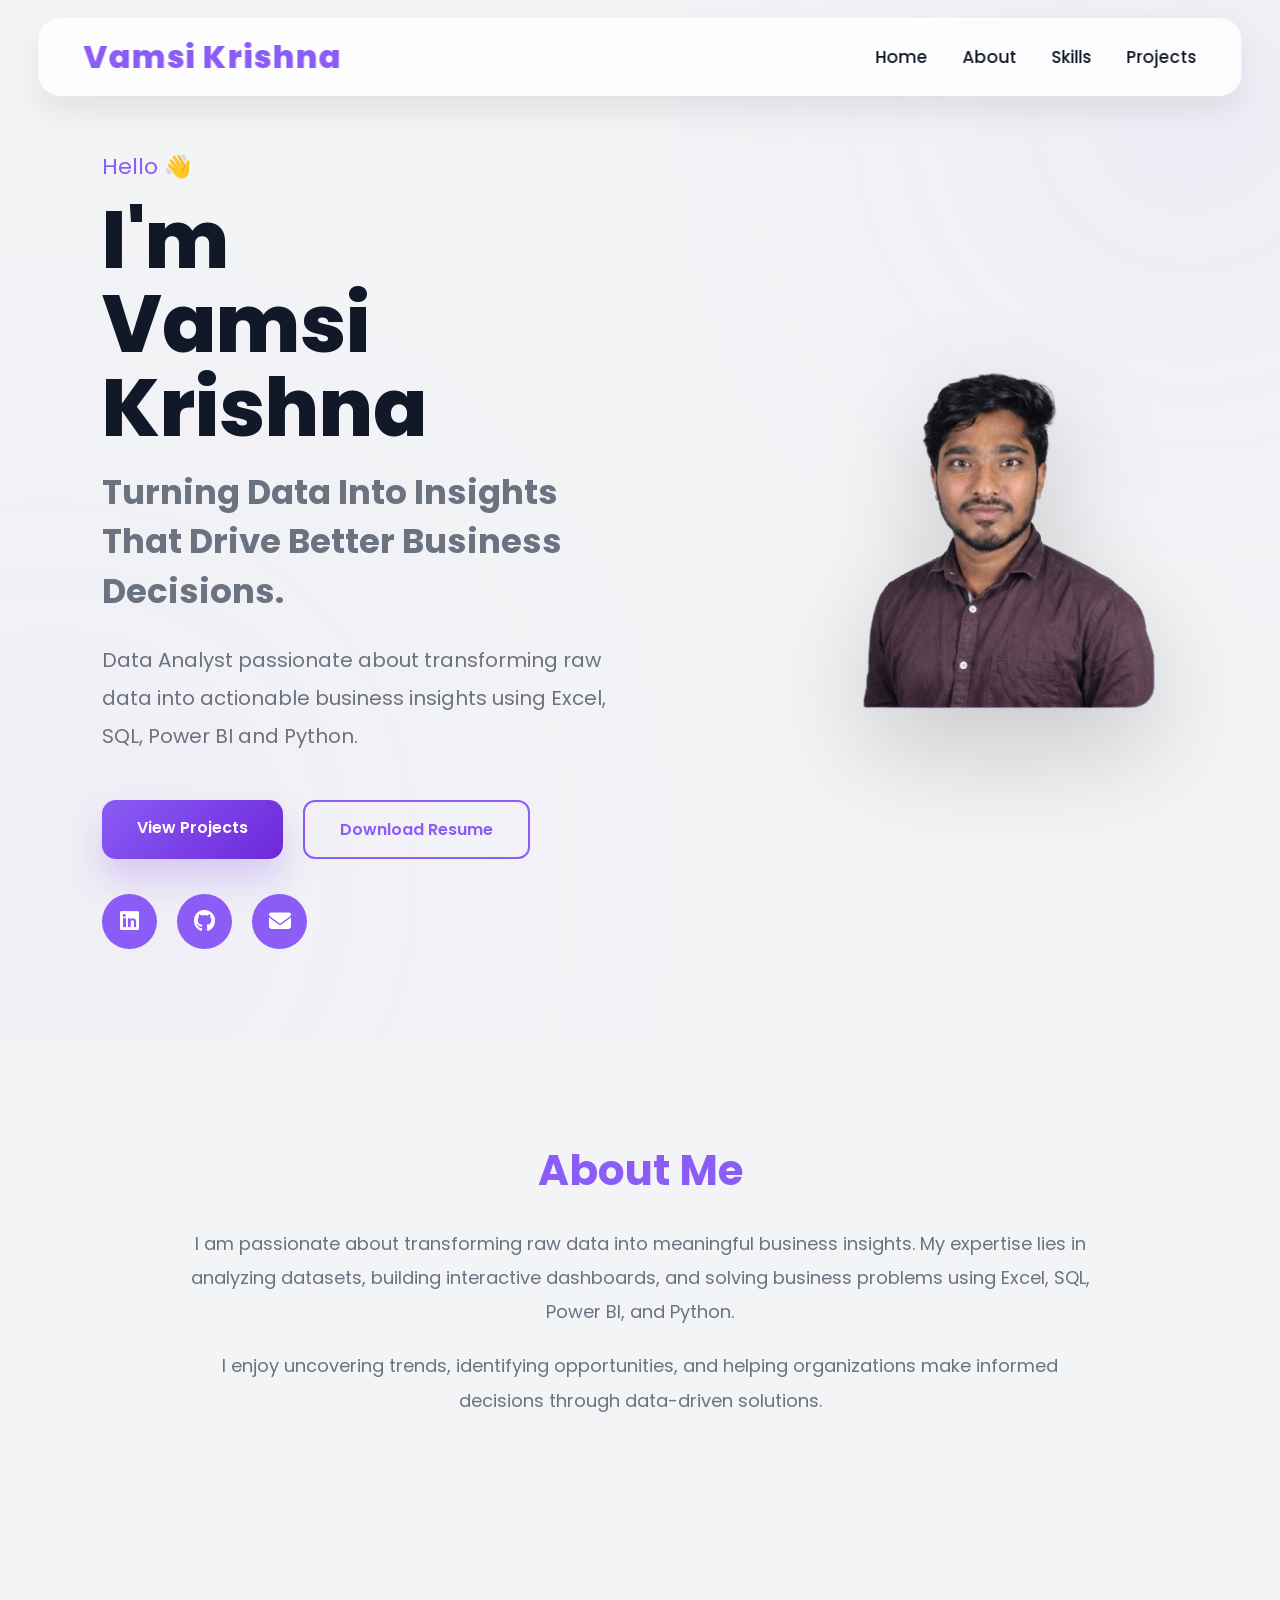
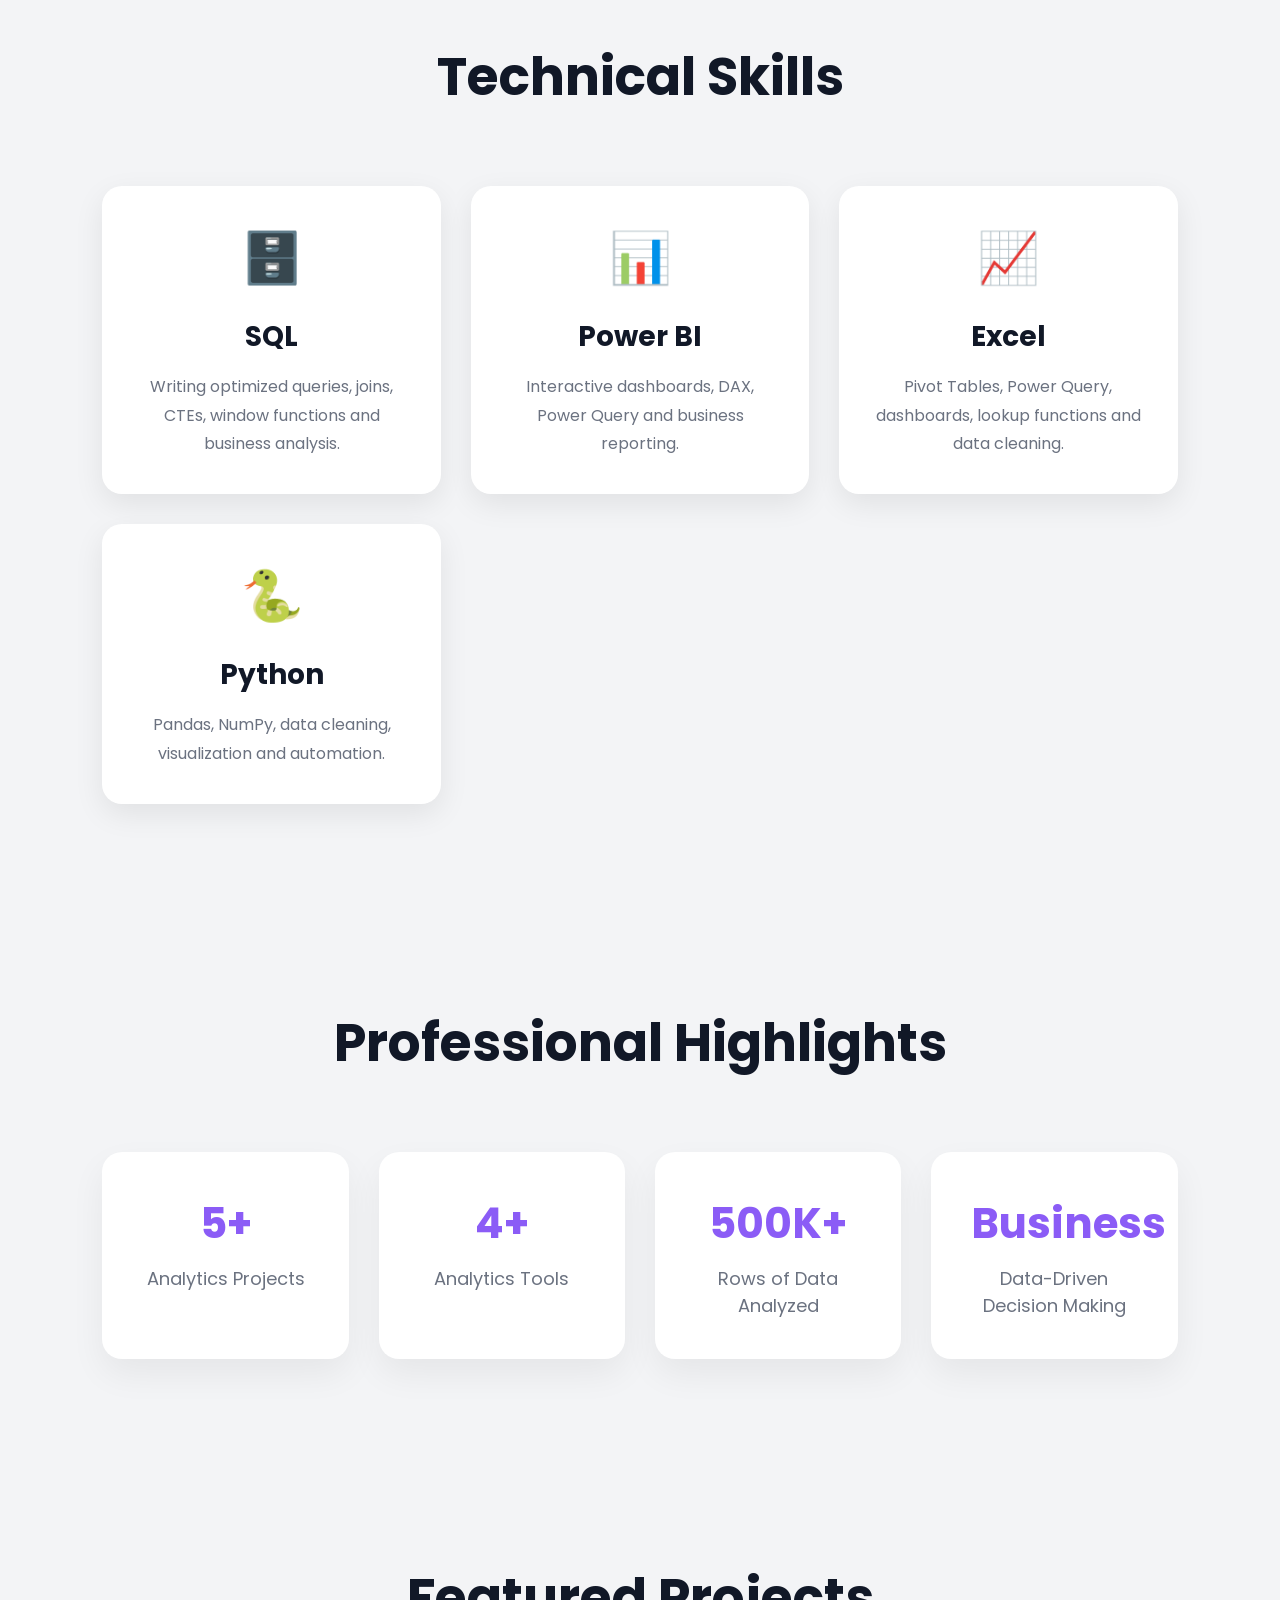
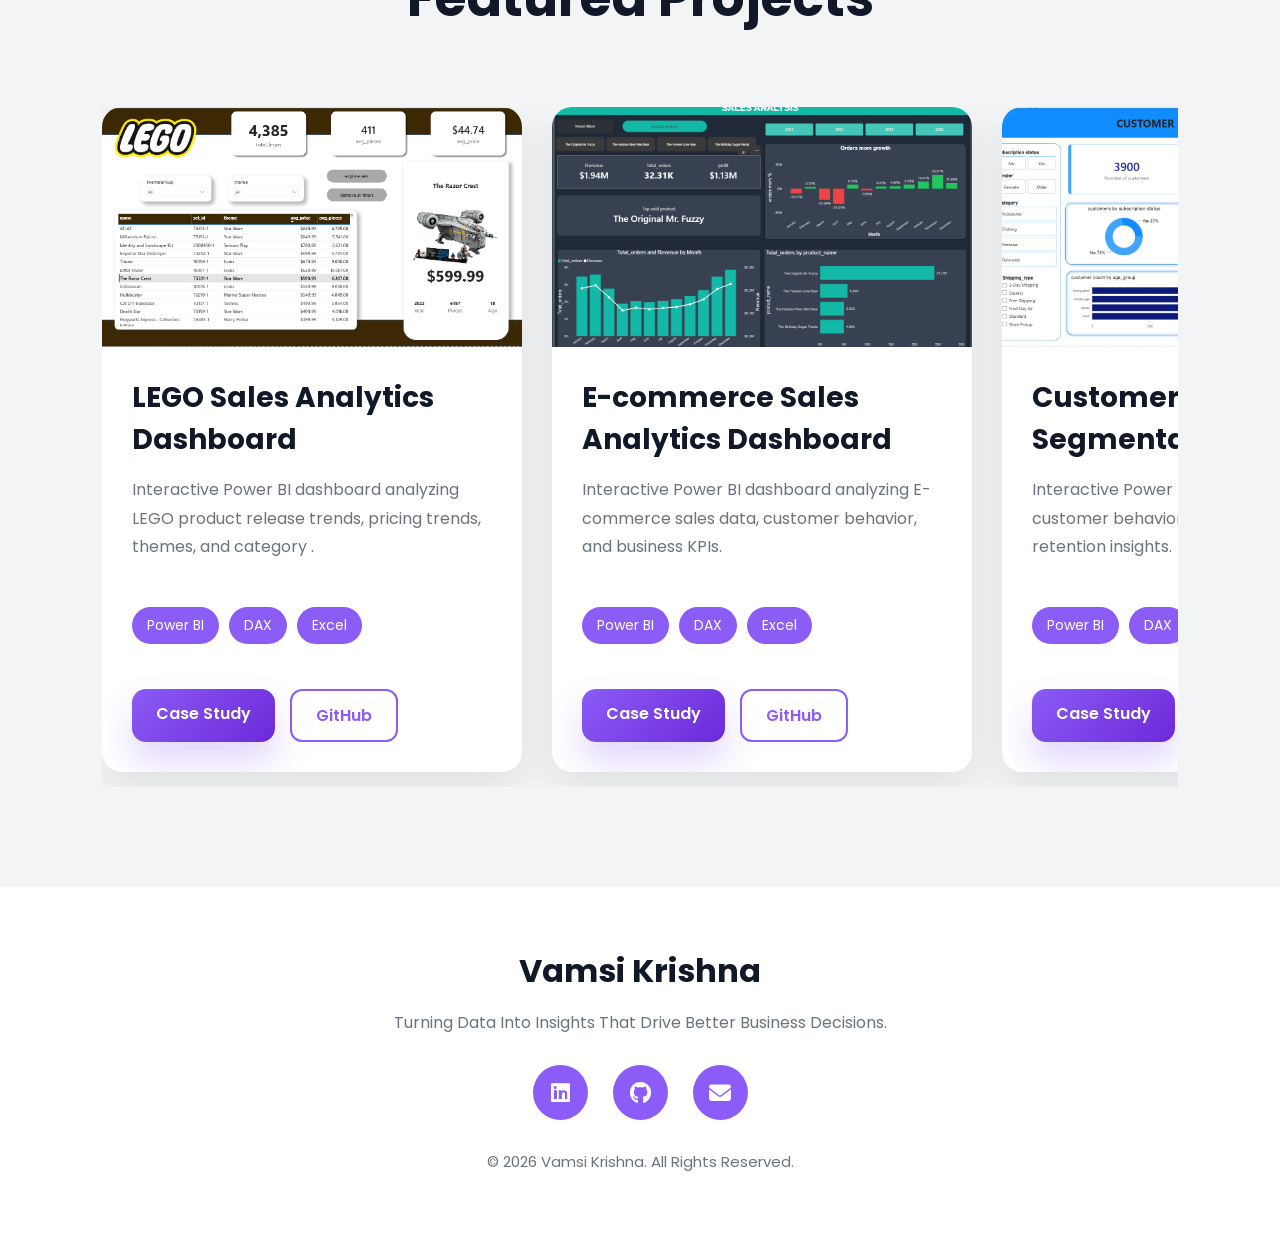
==== index.html @ 10adc3fd "Portfolio Final Version" ====
<!DOCTYPE html>
<html lang="en">


<head>
    <meta charset="UTF-8">
    <meta name="viewport" content="width=device-width, initial-scale=1.0">
    <title>Vamsi Krishna | Portfolio</title>

    <link rel="stylesheet"
    href="https://cdnjs.cloudflare.com/ajax/libs/font-awesome/6.6.0/css/all.min.css">

    <link rel="stylesheet" href="style.css">
</head>

<body>

    <nav>

        <div class="logo">
            <span>Vamsi</span> Krishna
        </div>

        <ul>

            <li><a href="#home">Home</a></li>

            <li><a href="#about">About</a></li>

            <li><a href="#skills">Skills</a></li>

            <li><a href="projects.html">Projects</a></li>


        </ul>

    </nav>

    

<section class="hero">

    <div class="hero-text">

        <p class="greeting">Hello 👋</p>

        <h1>
            I'm<br>
            <span>Vamsi Krishna</span>
        </h1>

        <h2>
            Turning Data Into Insights That Drive Better Business Decisions.
        </h2>

        <p class="description">
            Data Analyst passionate about transforming raw data into actionable
            business insights using Excel, SQL, Power BI and Python.
        </p>

        <div class="buttons">

            <a href="projects.html" class="btn primary">
                View Projects
            </a>

            <a href="assets/resume/Vamsi_Krishna_Resume.pdf"
               class="btn secondary"
               download>
                Download Resume
            </a>

        </div>

        <div class="social-icons">

            <a href="https://www.linkedin.com/in/konakrishna08/" target="_blank">
                <i class="fab fa-linkedin"></i>
            </a>

            <a href="https://github.com/krishnakona08" target="_blank">
                <i class="fab fa-github"></i>
            </a>

            <a href="mailto:konakrishna08@gmail.com">
                <i class="fas fa-envelope"></i>
            </a>

        </div>

    </div>

    <div class="hero-image">

        <img src="assets/images/profile.png"
             alt="Vamsi Krishna">

    </div>

</section>

<section id="about" class="about">

    <div class="about-container">

        <div class="about-left">

            <h2>About Me</h2>

            <p>
                I am passionate about transforming raw data into meaningful business insights.
                My expertise lies in analyzing datasets, building interactive dashboards, and
                solving business problems using Excel, SQL, Power BI, and Python.
            </p>

            <p>
                I enjoy uncovering trends, identifying opportunities, and helping organizations
                make informed decisions through data-driven solutions.
            </p>

        </div>

    </div>

</section>
<section id="skills" class="skills">

    <h2 class="section-title">Technical Skills</h2>

    <div class="skills-container">

        <div class="skill-card">
            <div class="icon">🗄️</div>
            <h3>SQL</h3>
            <p>Writing optimized queries, joins, CTEs, window functions and business analysis.</p>
        </div>

        <div class="skill-card">
            <div class="icon">📊</div>
            <h3>Power BI</h3>
            <p>Interactive dashboards, DAX, Power Query and business reporting.</p>
        </div>

        <div class="skill-card">
            <div class="icon">📈</div>
            <h3>Excel</h3>
            <p>Pivot Tables, Power Query, dashboards, lookup functions and data cleaning.</p>
        </div>

        <div class="skill-card">
            <div class="icon">🐍</div>
            <h3>Python</h3>
            <p>Pandas, NumPy, data cleaning, visualization and automation.</p>
        </div>

    </div>

</section>
<section id="highlights" class="highlights">

    <h2 class="section-title">Professional Highlights</h2>

    <div class="highlight-grid">

        <div class="highlight-card">
            <h3>5+</h3>
            <p>Analytics Projects</p>
        </div>

        <div class="highlight-card">
            <h3>4+</h3>
            <p>Analytics Tools</p>
        </div>

        <div class="highlight-card">
            <h3>500K+</h3>
            <p>Rows of Data Analyzed</p>
        </div>

        <div class="highlight-card">
            <h3>Business</h3>
            <p>Data-Driven Decision Making</p>
        </div>

    </div>

</section>
<section id="projects" class="projects">

    <h2 class="section-title">Featured Projects</h2>

    <div class="projects-scroll">

        <div class="projects-container">

            <!-- Project 1 -->
            <div class="project-card">

                <img src="assets/images/lego.png"
                     alt="LEGO Dashboard">

                <div class="project-content">

                    <h3>LEGO Sales Analytics Dashboard</h3>

                    <p>
                        Interactive Power BI dashboard analyzing LEGO product release trends,
                        pricing trends, themes, and category .
                    </p>

                    <div class="tech-stack">
                        <span>Power BI</span>
                        <span>DAX</span>
                        <span>Excel</span>
                    </div>

                    <div class="project-links">
                        <a href="projects/lego-dashboard.html" class="btn primary">Case Study</a>
                        <a href="#" class="btn secondary">GitHub</a>
                    </div>

                </div>

            </div>
            
            <!-- Project 2 -->
            <div class="project-card">

                <img src="assets/images/sales analysis.png"
                     alt="E-commerce Dashboard">

                <div class="project-content">

                    <h3>E-commerce Sales Analytics Dashboard</h3>

                    <p>
                        Interactive Power BI dashboard analyzing E-commerce sales data,
                        customer behavior, and business KPIs.
                    </p>

                    <div class="tech-stack">
                        <span>Power BI</span>
                        <span>DAX</span>
                        <span>Excel</span>
                    </div>

                    <div class="project-links">
                        <a href="projects/ecommerce-dashboard.html" class="btn primary">Case Study</a>
                        <a href="#" class="btn secondary">GitHub</a>
                    </div>

                </div>

            </div>

            <!-- Project 3 -->
            <div class="project-card">

                <img src="assets/images/customer behavior.png"
                     alt="Customer Behavior Analytics">

                <div class="project-content">

                    <h3>Customer Behavior & Segmentation Analytics</h3>

                    <p>
                        Interactive Power BI dashboard analyzing customer behavior,
                        segmentation, and retention insights.
                    </p>

                    <div class="tech-stack">
                        <span>Power BI</span>
                        <span>DAX</span>
                        <span>Excel</span>
                    </div>

                    <div class="project-links">
                        <a href="projects\customer-behaviour.html" class="btn primary">Case Study</a>
                        <a href="#" class="btn secondary">GitHub</a>
                    </div>

                </div>

            </div>
            

            <!-- Project 2 -->
            <div class="project-card">

                <img src="https://placehold.co/600x350?text=SQL+Project"
                     alt="SQL Project">

                <div class="project-content">

                    <h3>SQL Pizza Sales Analysis</h3>

                    <p>
                        SQL business analysis to identify customer purchasing patterns,
                        peak sales hours, and revenue drivers.
                    </p>

                    <div class="tech-stack">
                        <span>SQL</span>
                        <span>MySQL</span>
                        <span>Excel</span>
                    </div>

                    <div class="project-links">
                        <a href="#" class="btn primary">Case Study</a>
                        <a href="#" class="btn secondary">GitHub</a>
                    </div>

                </div>

            </div>

        </div>

    </div>

</section>
<footer>

    <h3>Vamsi Krishna</h3>

    <p>
        Turning Data Into Insights That Drive Better Business Decisions.
    </p>

    <div class="footer-icons">

        <a href="https://www.linkedin.com/in/konakrishna08/" target="_blank">
            <i class="fab fa-linkedin"></i>
        </a>

        <a href="https://github.com/krishnakona08" target="_blank">
            <i class="fab fa-github"></i>
        </a>

        <a href="mailto:konakrishna08@gmail.com">
            <i class="fas fa-envelope"></i>
        </a>

    </div>

    <p class="copyright">
        © 2026 Vamsi Krishna. All Rights Reserved.
    </p>

</footer>

<script src="script.js"></script>

</body>
</html>
---- style.css ----
/* Google Font */
@import url('https://fonts.googleapis.com/css2?family=Poppins:wght@300;400;500;600;700&display=swap');
/* ===================================
   COLOR VARIABLES
=================================== */

:root{

    /* Light Theme */

    --bg-color:#F3F4F6;
    --nav-color:#FFFFFF;

    --card-color:#FFFFFF;

    --primary:#111827;
    --secondary:#6B7280;

    --accent:#8B5CF6;

    --shadow:0 15px 35px rgba(0,0,0,.08);

}

/* Dark Theme */

body.dark{

    --bg-color:#181824;
    --nav-color:#1F1F2E;

    --card-color:#26263A;

    --primary:#F8FAFC;
    --secondary:#C5C7D0;

    --accent:#8B5CF6;

    --shadow:0 18px 40px rgba(0,0,0,.45);

}
body.dark nav{

    background:rgba(31,31,46,.85);

}
*{
    margin:0;
    padding:0;
    box-sizing:border-box;
    font-family:'Poppins',sans-serif;
}

html{
    scroll-behavior:smooth;
}

body{

    background:var(--bg-color);

    color:var(--primary);

    transition:.35s;

}

/* Navigation */

nav{

    position:fixed;

    top:18px;

    left:50%;

    transform:translateX(-50%);

    width:94%;

    height:78px;

    padding:0 45px;

    display:flex;

    justify-content:space-between;

    align-items:center;

    background:rgba(255,255,255,.82);

    backdrop-filter:blur(16px);

    border-radius:22px;

    box-shadow:0 15px 35px rgba(0,0,0,.08);

    z-index:1000;

}

.logo{
    font-size:32px;
    font-weight:800;
    color:var(--accent);
    letter-spacing:1px;
}

nav ul{

    display:flex;
    list-style:none;
    gap:35px;
}

nav ul li a{

    text-decoration:none;
    color:var(--primary);

    font-size:17px;
    font-weight:500;

    transition:.3s;
}

nav ul li a:hover{

    color:var(--accent);
}
/* HERO */

.hero{

    min-height:100vh;

    display:grid;

    grid-template-columns:1.05fr .95fr;

    align-items:center;

    gap:70px;

    padding:150px 8% 90px;

    position:relative;

}

.hero-text{

    width:100%;

    max-width:650px;

}

.greeting{

    color:var(--accent);

    font-size:22px;

    margin-bottom:15px;
}

.hero-text h1{

    font-size:80px;

    line-height:1.05;

    margin-bottom:18px;

    font-weight:800;

}

.hero-text h2{

    font-size:34px;

    line-height:1.45;

    margin-bottom:25px;

    color:var(--secondary);

}

.description{

    font-size:20px;

    line-height:1.9;

    color:var(--secondary);

    max-width:600px;

}

.buttons{

    display:flex;

    gap:20px;

    margin-top:45px;

}

.btn{

    padding:15px 35px;

    text-decoration:none;

    border-radius:12px;

    font-weight:600;

    transition:.3s;
}

.primary{

    background:linear-gradient(135deg,#8B5CF6,#6D28D9);

    color:#fff;

    border-radius:14px;

    box-shadow:0 20px 35px rgba(139,92,246,.25);

}

.primary:hover{

    transform:translateY(-6px);

    box-shadow:0 25px 45px rgba(139,92,246,.4);

}

.secondary{

    border:2px solid var(--accent);

    color:var(--accent);

    background:transparent;

}

.secondary:hover{

    transform:translateY(-4px);

    background:var(--accent);

    color:white;
}

.hero-image{

    width:40%;

    display:flex;

    justify-content:center;
}

/* ==========================
   PROFILE IMAGE
========================== */

.hero-image{

    display:flex;

    justify-content:center;

    align-items:flex-end;

    width:100%;

}

.hero-image img{

    width:100%;

    max-width:620px;

    height:auto;

    object-fit:contain;

    filter:drop-shadow(0 40px 55px rgba(0,0,0,.18));

    transition:.45s;

}

.hero-image img:hover{

    transform:translateY(-10px);

}

/* ABOUT */

.about{

    padding:100px 8%;

    background:var(--bg-color);
}

.about-container{

    display:flex;

    justify-content:center;

    align-items:center;
}

.about-left{

    max-width:900px;

    text-align:center;
}

.about-left h2{

    font-size:42px;

    color:var(--accent);

    margin-bottom:25px;
}

.about-left p{

    font-size:18px;

    line-height:1.9;

    color:var(--secondary);

    margin-bottom:20px;
}


/* ======================
   SKILLS
====================== */

.skills{

    padding:100px 8%;
}

.section-title{

    text-align:center;

    font-size:52px;

    font-weight:700;

    margin-bottom:70px;

}

.skills-container{

    display:grid;

    grid-template-columns:repeat(auto-fit,minmax(250px,1fr));

    gap:30px;
}

.skill-card{

    background:var(--nav-color);

    padding:35px;

    border-radius:20px;

    text-align:center;

    box-shadow:0 10px 30px rgba(0,0,0,.08);

    transition:.35s;
}

.skill-card:hover{

    transform:translateY(-12px);

    box-shadow:0 18px 40px rgba(139,92,246,.25);
}

.icon{

    font-size:50px;

    margin-bottom:20px;
}

.skill-card h3{

    font-size:28px;

    margin-bottom:15px;
}

.skill-card p{

    color:var(--secondary);

    line-height:1.8;
}
/* SOCIAL ICONS */

.social-icons{

    margin-top:35px;

    display:flex;

    gap:20px;
}

.social-icons a{

    width:55px;

    height:55px;

    display:flex;

    justify-content:center;

    align-items:center;

    border-radius:50%;

    text-decoration:none;

    background:var(--accent);

    color:white;

    font-size:22px;

    transition:.3s;
}

.social-icons a:hover{

    transform:translateY(-8px);

    background:#7C3AED;
}
/* ===========================
   PROJECTS
=========================== */

.projects{
    padding:100px 8%;
    background:var(--bg-color);
}

.projects-scroll{

    overflow-x:auto;

    padding-bottom:15px;

    scrollbar-width:thin;
}

.projects-container{

    display:flex;

    gap:30px;

    width:max-content;
}

.project-card{

    width:420px;

    flex-shrink:0;

    background:var(--nav-color);

    border-radius:20px;

    overflow:hidden;

    box-shadow:0 15px 35px rgba(0,0,0,.08);

    transition:.35s;
}

.project-card:hover{

    transform:translateY(-12px) scale(1.02);

    box-shadow:0 25px 50px rgba(0,0,0,.15);
}

.project-card img{
    width:100%;
    display:block;
}

.project-content{
    padding:30px;
    display:flex;
    flex-direction:column;
}

.project-content h3{
    font-size:28px;
    margin-bottom:15px;
}

.project-content p{
    color:var(--secondary);
    line-height:1.8;
    margin-bottom:25px;
}

.tech-stack{
    display:flex;
    gap:10px;
    flex-wrap:wrap;
    margin-top:20px;
    margin-bottom:25px;
}

.tech-stack span{
    background:var(--accent);
    color:white;
    padding:8px 15px;
    border-radius:50px;
    font-size:14px;
}

.project-links{
    display:flex;
    gap:15px;
    margin-top:20px;
    flex-wrap:wrap;
}

.project-links .btn{
    padding:12px 24px;
}
section{

    animation:fadeUp .8s ease;
}

@keyframes fadeUp{

    from{

        opacity:0;

        transform:translateY(30px);
    }

    to{

        opacity:1;

        transform:translateY(0);
    }

}
/* FOOTER */

footer{

    background:var(--nav-color);

    color:var(--primary);

    text-align:center;

    padding:60px 8%;
}

footer h3{

    font-size:32px;

    margin-bottom:15px;
}

footer p{

    color:var(--secondary);

    margin:15px 0;
}

.footer-icons{

    display:flex;

    justify-content:center;

    gap:25px;

    margin:30px 0;
}

.footer-icons a{

    width:55px;

    height:55px;

    border-radius:50%;

    background:var(--accent);

    color:white;

    display:flex;

    justify-content:center;

    align-items:center;

    text-decoration:none;

    font-size:22px;

    transition:.3s;
}

.footer-icons a:hover{

    transform:translateY(-6px);

    background:#7C3AED;
}

.copyright{

    margin-top:25px;

    font-size:15px;

    color:var(--secondary);
}
/* HIGHLIGHTS */

.highlights{

    padding:100px 8%;

    background:var(--bg-color);
}

.highlight-grid{

    display:grid;

    grid-template-columns:repeat(auto-fit,minmax(220px,1fr));

    gap:30px;
}

.highlight-card{

    background:var(--nav-color);

    padding:40px;

    border-radius:20px;

    text-align:center;

    box-shadow:0 15px 35px rgba(0,0,0,.06);

    transition:.35s;
}

.highlight-card:hover{

    transform:translateY(-10px);

    box-shadow:0 20px 40px rgba(37,99,235,.18);
}

.highlight-card h3{

    font-size:42px;

    color:var(--accent);

    margin-bottom:10px;
}

.highlight-card p{

    color:var(--secondary);

    font-size:18px;
}
/* PROJECTS PAGE HERO */

.projects-hero{

    padding:180px 8% 80px;

    text-align:center;

    background:var(--bg-color);
}

.projects-hero h1{

    font-size:60px;

    color:var(--accent);

    margin-bottom:20px;
}

.projects-hero p{

    max-width:800px;

    margin:auto;

    font-size:20px;

    color:var(--secondary);

    line-height:1.8;
}
/* PROJECT FILTER */

.project-filter{

    display:flex;

    justify-content:center;

    flex-wrap:wrap;

    gap:20px;

    padding:40px 8%;
}

.project-filter button{

    padding:12px 28px;

    border:none;

    border-radius:40px;

    background:var(--nav-color);

    color:var(--accent);

    font-size:16px;

    font-weight:600;

    cursor:pointer;

    box-shadow:0 8px 20px rgba(0,0,0,.08);

    transition:.3s;
}

.project-filter button:hover{

    background:var(--accent);

    color:white;

    transform:translateY(-3px);
}

.project-filter .active{

    background:var(--accent);

    color:white;
}
/* PROJECT GRID */

.projects-page{

    padding:20px 8% 100px;
}

.project-grid{

    display:grid;

    grid-template-columns:repeat(auto-fit,minmax(380px,1fr));

    gap:35px;
}
.project-problem{

    color:#CBD5E1;

    line-height:1.8;

    margin:20px 0;
}

.project-features{

    margin:20px 0;

    display:grid;

    gap:10px;
}

.project-features p{

    color:var(--secondary);

    font-size:16px;

    font-weight:500;
}
/* ==========================
   PROJECT PAGE
========================== */

.projects-page{

    padding:100px 8%;
}

.project-grid{

    display:grid;

    grid-template-columns:repeat(auto-fit,minmax(380px,1fr));

    gap:40px;
}

.project-card{

    position:relative;

    background:var(--nav-color);

    border-radius:20px;

    overflow:hidden;

    box-shadow:0 15px 40px rgba(0,0,0,.08);

    transition:.35s;
}

.project-card:hover{

    transform:translateY(-12px);

    box-shadow:0 25px 50px rgba(37,99,235,.18);
}

.project-card img{

    width:100%;

    height:240px;

    object-fit:cover;

    transition:.4s;
}

.project-card:hover img{

    transform:scale(1.05);
}

.project-badge{

    position:absolute;

    top:20px;

    left:20px;

    background:var(--accent);

    color:white;

    padding:8px 18px;

    border-radius:40px;

    font-size:14px;

    font-weight:600;

    z-index:5;
}
/* Coming Soon Card */

.coming-soon{

    display:flex;

    justify-content:center;

    align-items:center;

    min-height:620px;

    border:3px dashed var(--accent);

    background:var(--card-color);

    text-align:center;
}

.coming-soon h3{

    color:var(--accent);

    margin-bottom:20px;
}

.coming-soon p{

    color:var(--secondary);

    line-height:1.8;
}
/* ==========================
   CASE STUDY PAGE
========================== */

.case-hero{

    padding:170px 8% 70px;
    background:var(--bg-color);
    text-align:center;

}

.case-content{

    max-width:900px;
    margin:auto;

}

.case-hero h1{

    font-size:58px;
    color:var(--accent);
    margin-bottom:20px;

}

.case-subtitle{

    font-size:20px;
    color:var(--accent);
    font-weight:600;
    margin-bottom:30px;

}

.case-description{

    font-size:20px;
    color:var(--secondary);
    line-height:1.8;

}


/* Dashboard Image */

.case-image{

    padding:40px 8%;

}

.case-image img{

    width:100%;
    border-radius:20px;
    box-shadow:0 20px 50px rgba(0,0,0,.12);

}


/* Sections */

.case-section{

    padding:80px 8%;

}

.case-section h2{

    font-size:40px;
    color:var(--accent);
    margin-bottom:25px;

}

.case-section p{

    font-size:18px;
    line-height:1.9;
    color:var(--secondary);

}


/* Dataset Cards */

.dataset-grid{

    display:grid;

    grid-template-columns:repeat(auto-fit,minmax(220px,1fr));

    gap:30px;

    margin-top:40px;

}

.dataset-card{

    background:var(--nav-color);

    padding:35px;

    border-radius:18px;

    text-align:center;

    box-shadow:0 15px 35px rgba(0,0,0,.06);

}

.dataset-card h3{

    font-size:38px;

    color:var(--accent);

    margin-bottom:10px;

}

.dataset-card p{

    color:var(--secondary);

}


/* Business Questions */

.case-list{

    margin-left:25px;

    line-height:2.2;

    font-size:18px;

    color:var(--secondary);

}


/* Insight Cards */

.insight-grid{

    display:grid;

    grid-template-columns:repeat(auto-fit,minmax(280px,1fr));

    gap:30px;

    margin-top:40px;

}

.insight-card{

    background:var(--nav-color);

    padding:35px;

    border-radius:18px;

    box-shadow:0 15px 35px rgba(0,0,0,.06);

    transition:.3s;

}

.insight-card:hover{

    transform:translateY(-8px);

    box-shadow:0 20px 40px rgba(37,99,235,.18);

}

.insight-card h3{

    color:var(--accent);

    margin-bottom:15px;

}


/* Buttons */

.case-buttons{

    display:flex;

    justify-content:center;

    gap:20px;

    padding:70px 8%;

    flex-wrap:wrap;

}
/* ===========================
   DASHBOARD WALKTHROUGH
=========================== */

.dashboard-scroll{
    overflow-x:auto;
    padding:10px 0 20px;
}

.dashboard-scroll::-webkit-scrollbar{
    height:8px;
}

.dashboard-scroll::-webkit-scrollbar-thumb{
    background:var(--accent);
    border-radius:20px;
}

.dashboard-scroll::-webkit-scrollbar-track{
    background:#e5e7eb;
}

.dashboard-gallery{
    display:flex;
    gap:25px;
    width:max-content;
}

.dashboard-card{
    width:500px;          /* Reduce to 450px or 400px if needed */
    flex-shrink:0;
    background:var(--card-color);
    border-radius:18px;
    padding:20px;
    box-shadow:0 15px 35px rgba(0,0,0,.06);
}

.dashboard-card img{
    width:100%;
    max-height:280px;
    object-fit:contain;
    display:block;
    border-radius:12px;
}

.dashboard-card h3{
    margin-top:18px;
    text-align:center;
    color:var(--accent);
    font-size:22px;
}

.dashboard-card p{
    margin-top:15px;
    color:var(--secondary);
    line-height:1.8;
}
.hero{

    position:relative;

}

.hero::before{

    content:"";

    position:absolute;

    width:420px;

    height:420px;

    background:#8B5CF6;

    border-radius:50%;

    filter:blur(180px);

    opacity:.10;

    right:-120px;

    top:-100px;

    z-index:-1;

}
body::before{

    content:"";

    position:fixed;

    width:500px;

    height:500px;

    left:-200px;

    bottom:-220px;

    background:#8B5CF6;

    filter:blur(220px);

    opacity:.07;

    z-index:-5;

}
@media (max-width:1100px){

.hero{

    grid-template-columns:1fr;

    text-align:center;

    gap:60px;

    padding-top:170px;

}

.hero-text{

    max-width:700px;

    margin:auto;

}

.description{

    margin:auto;

}

.buttons{

    justify-content:center;

}

.hero-image{

    justify-content:center;

}

.hero-image img{

    max-width:500px;

}

}

@media (max-width:768px){

.hero{

    padding:150px 6% 80px;

}

.hero-text h1{

    font-size:54px;

}

.hero-text h2{

    font-size:26px;

}

.description{

    font-size:17px;

}

.hero-image img{

    max-width:360px;

}

.buttons{

    flex-direction:column;

    align-items:center;

}

.btn{

    width:230px;

    text-align:center;

}

}
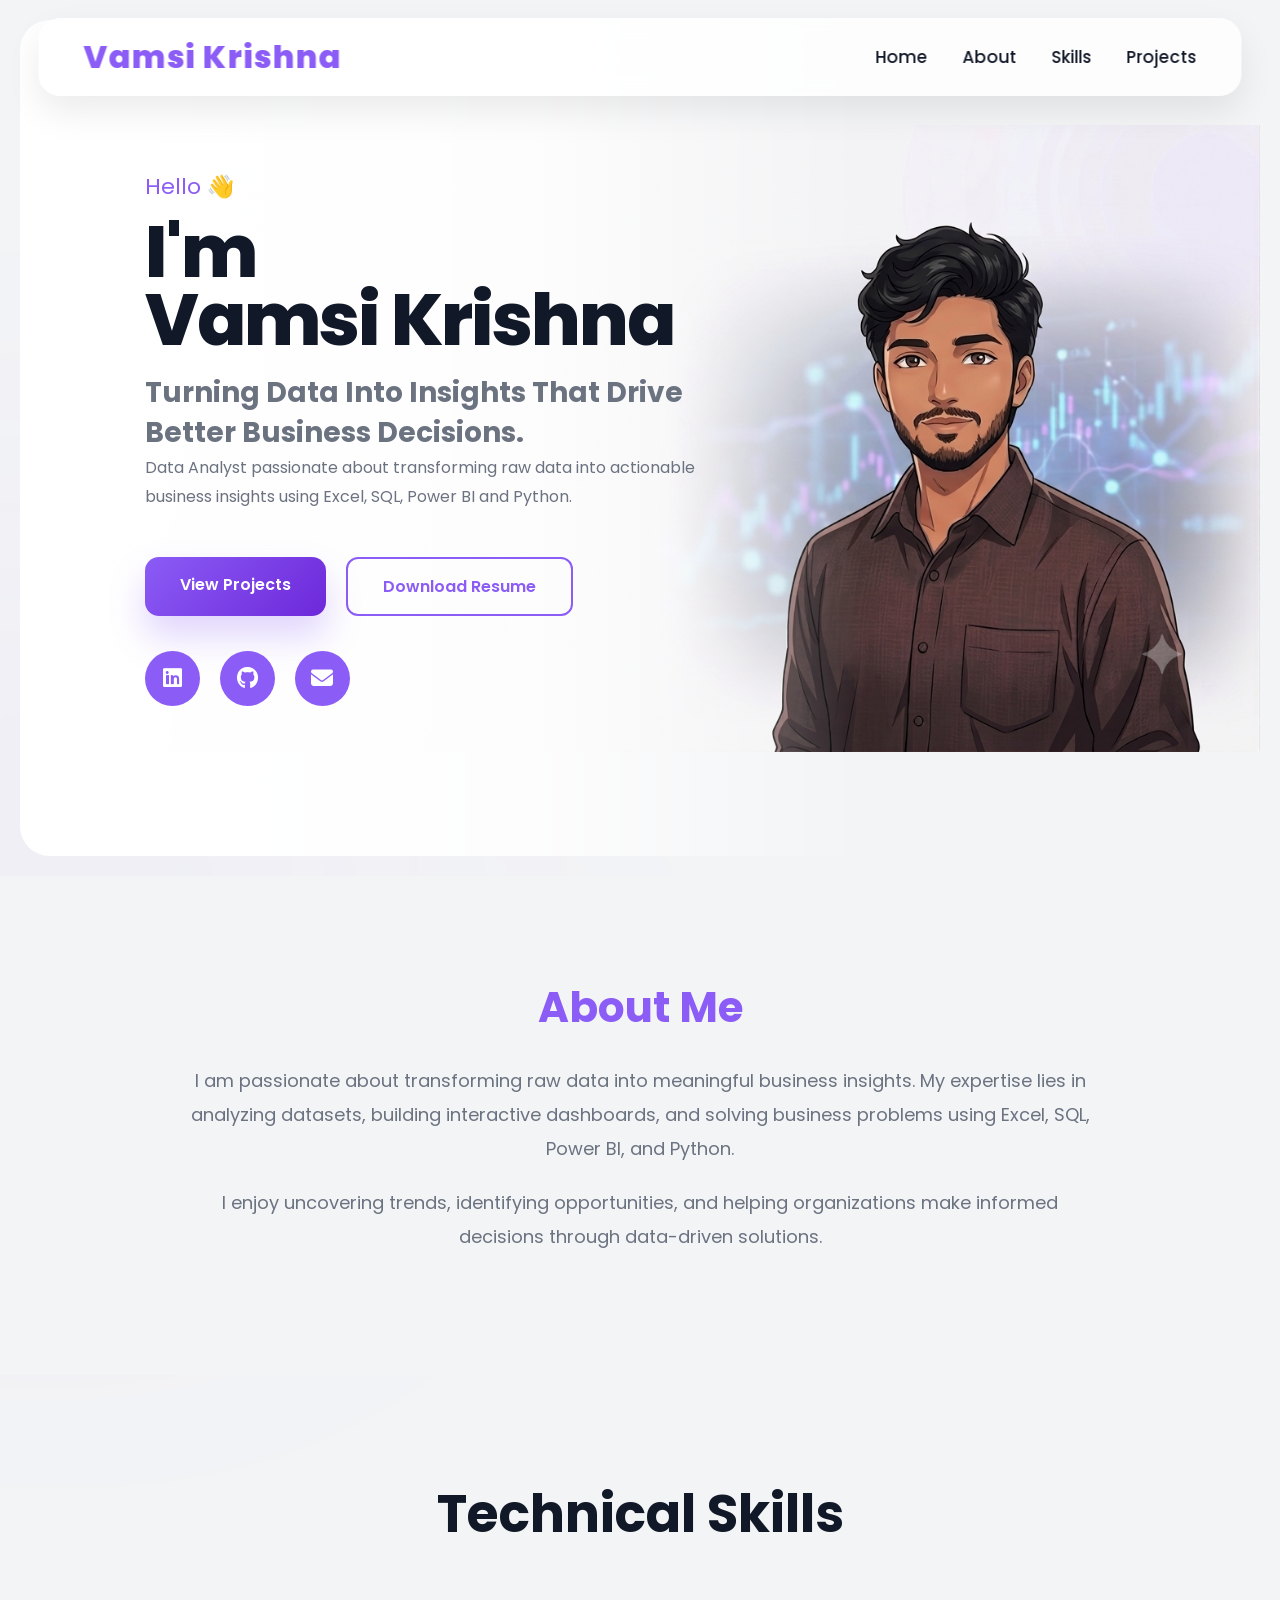
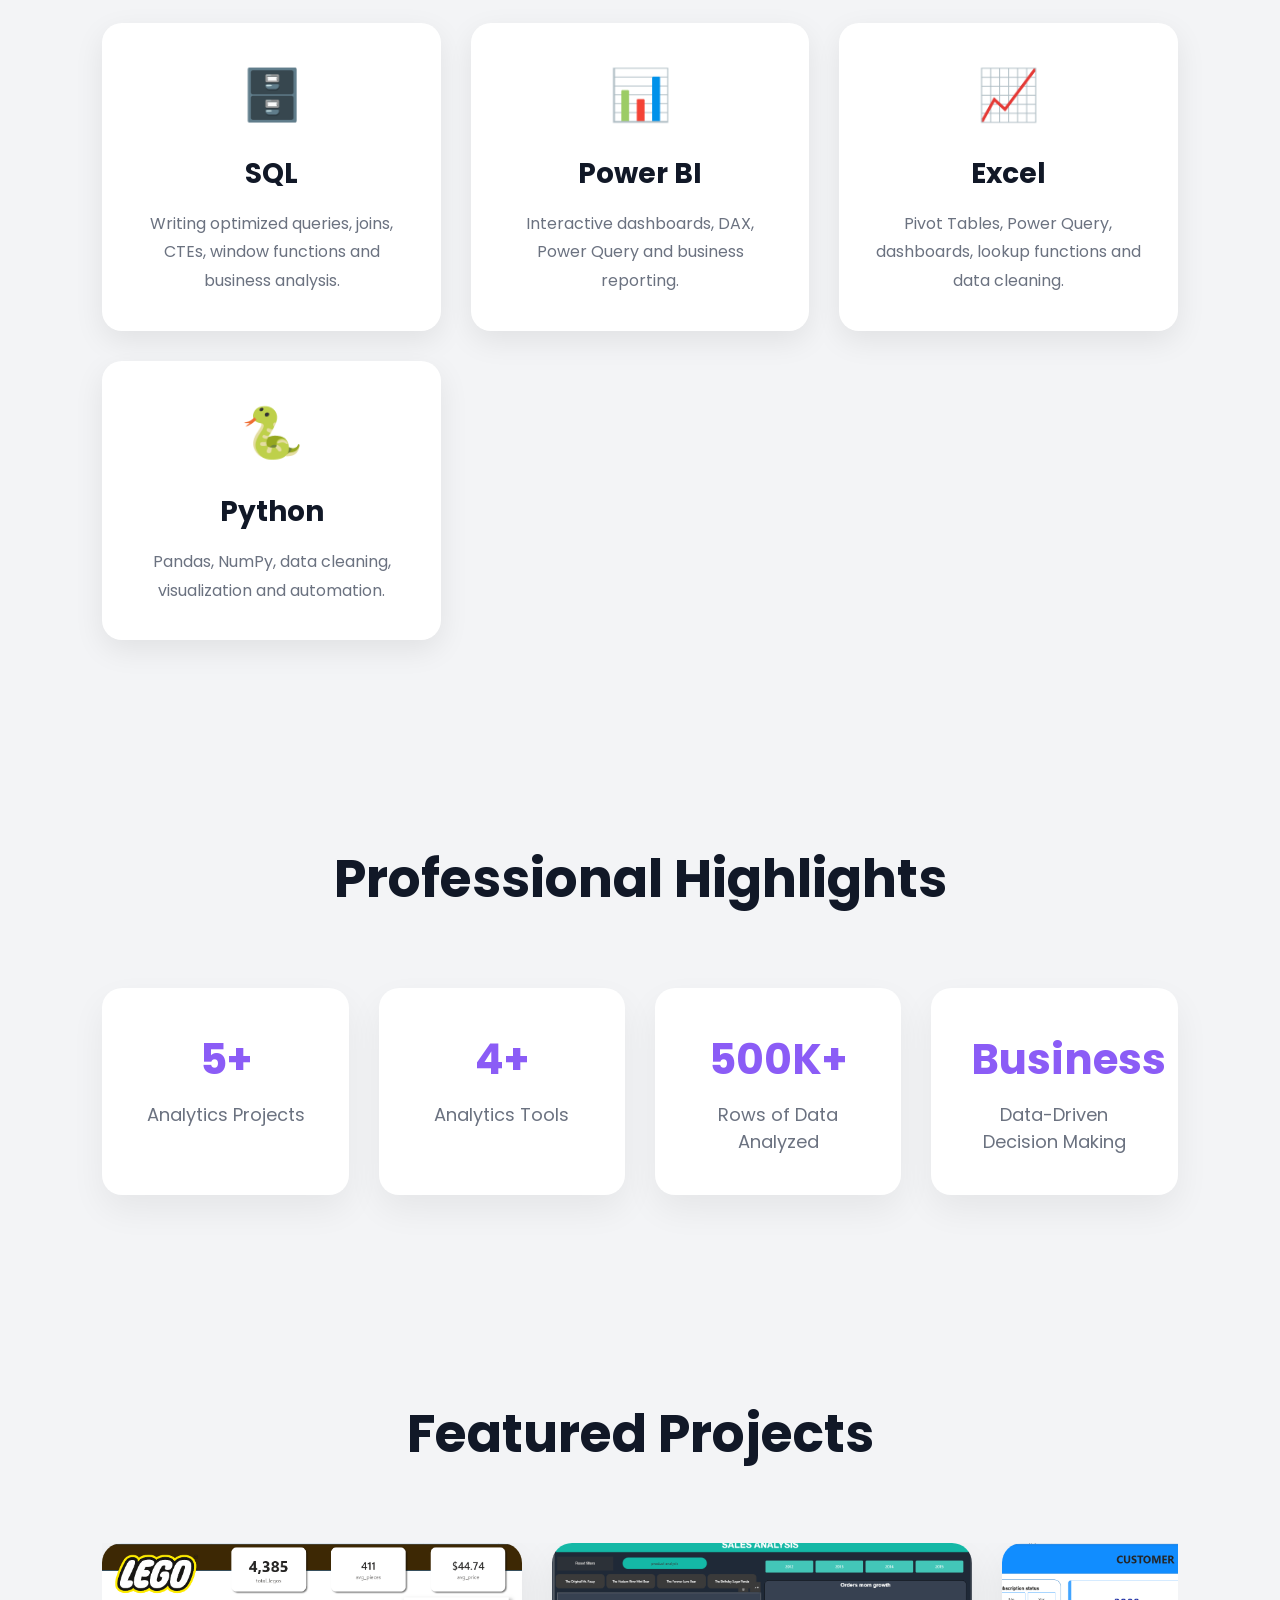
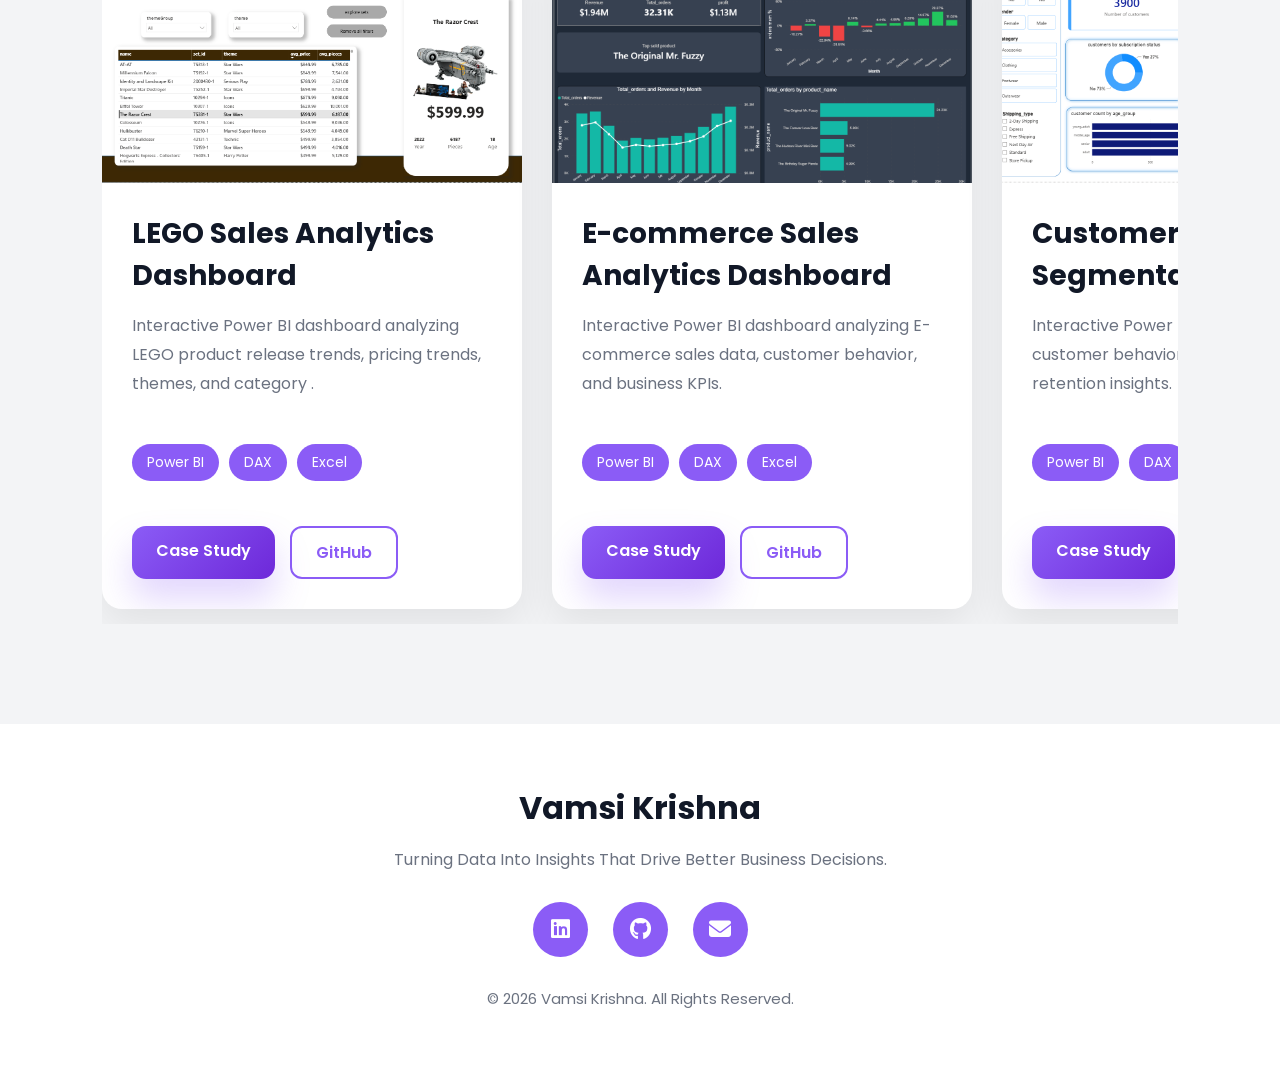
==== commit 14f183f8: "update" ====
--- a/index.html
+++ b/index.html
@@ -87,13 +87,6 @@
             </a>
 
         </div>
-
-    </div>
-
-    <div class="hero-image">
-
-        <img src="assets/images/profile.png"
-             alt="Vamsi Krishna">
 
     </div>
 
--- a/style.css
+++ b/style.css
@@ -134,27 +134,44 @@
 
 .hero{
 
-    min-height:100vh;
-
-    display:grid;
-
-    grid-template-columns:1.05fr .95fr;
+    position:relative;
+
+    min-height:92vh;
+
+    display:flex;
 
     align-items:center;
 
-    gap:70px;
-
-    padding:150px 8% 90px;
+    padding:150px 7%;
+
+    overflow:hidden;
+
+    border-radius:30px;
+
+    margin:20px;
+
+    background:url("assets/images/profile.png");
+
+    background-size:90%;
+
+    background-position:right center;
+
+    background-repeat:no-repeat;
+    background-color: #F3F4F6;
+
+}
+
+.hero-text{
 
     position:relative;
 
-}
-
-.hero-text{
-
-    width:100%;
-
-    max-width:650px;
+    z-index:5;
+
+    max-width:620px;
+
+    margin-left:35px;
+
+    padding-left:00px;
 
 }
 
@@ -169,9 +186,11 @@
 
 .hero-text h1{
 
-    font-size:80px;
-
-    line-height:1.05;
+    font-size:72px;
+
+    line-height:0.95;
+
+    letter-spacing:-2px;
 
     margin-bottom:18px;
 
@@ -181,11 +200,11 @@
 
 .hero-text h2{
 
-    font-size:34px;
+    font-size:28px;
 
     line-height:1.45;
 
-    margin-bottom:25px;
+    max-width:620px;
 
     color:var(--secondary);
 
@@ -193,13 +212,13 @@
 
 .description{
 
-    font-size:20px;
-
-    line-height:1.9;
-
-    color:var(--secondary);
-
-    max-width:600px;
+    font-size:16px;
+
+    line-height:1.8;
+
+    color:var(--secondary);
+
+    max-width:560px;
 
 }
 
@@ -278,33 +297,7 @@
    PROFILE IMAGE
 ========================== */
 
-.hero-image{
-
-    display:flex;
-
-    justify-content:center;
-
-    align-items:flex-end;
-
-    width:100%;
-
-}
-
-.hero-image img{
-
-    width:100%;
-
-    max-width:620px;
-
-    height:auto;
-
-    object-fit:contain;
-
-    filter:drop-shadow(0 40px 55px rgba(0,0,0,.18));
-
-    transition:.45s;
-
-}
+
 
 .hero-image img:hover{
 
@@ -1232,148 +1225,140 @@
 
 }
 
+
+body::before{
+
+    content:"";
+
+    position:fixed;
+
+    width:500px;
+
+    height:500px;
+
+    left:-200px;
+
+    bottom:-220px;
+
+    background:#8B5CF6;
+
+    filter:blur(220px);
+
+    opacity:.07;
+
+    z-index:-5;
+
+}
+@media (max-width:1100px){
+
+.hero{
+
+    grid-template-columns:1fr;
+
+    text-align:center;
+
+    gap:60px;
+
+    padding-top:170px;
+
+}
+
+.hero-text{
+
+    max-width:700px;
+
+    margin:auto;
+
+}
+
+.description{
+
+    margin:auto;
+
+}
+
+.buttons{
+
+    justify-content:center;
+
+}
+
+.hero-image{
+
+    justify-content:center;
+
+}
+
+.hero-image img{
+
+    max-width:500px;
+
+}
+
+}
+
+@media (max-width:768px){
+
+.hero{
+
+    padding:150px 6% 80px;
+
+}
+
+.hero-text h1{
+
+    font-size:54px;
+
+}
+
+.hero-text h2{
+
+    font-size:26px;
+
+}
+
+.description{
+
+    font-size:17px;
+
+}
+
+.hero-image img{
+
+    max-width:360px;
+
+}
+
+.buttons{
+
+    flex-direction:column;
+
+    align-items:center;
+
+}
+
+.btn{
+
+    width:230px;
+
+    text-align:center;
+
+}
+
+}
 .hero::before{
-
-    content:"";
-
-    position:absolute;
-
-    width:420px;
-
-    height:420px;
-
-    background:#8B5CF6;
-
-    border-radius:50%;
-
-    filter:blur(180px);
-
-    opacity:.10;
-
-    right:-120px;
-
-    top:-100px;
-
-    z-index:-1;
-
-}
-body::before{
-
-    content:"";
-
-    position:fixed;
-
-    width:500px;
-
-    height:500px;
-
-    left:-200px;
-
-    bottom:-220px;
-
-    background:#8B5CF6;
-
-    filter:blur(220px);
-
-    opacity:.07;
-
-    z-index:-5;
-
-}
-@media (max-width:1100px){
-
-.hero{
-
-    grid-template-columns:1fr;
-
-    text-align:center;
-
-    gap:60px;
-
-    padding-top:170px;
-
-}
-
-.hero-text{
-
-    max-width:700px;
-
-    margin:auto;
-
-}
-
-.description{
-
-    margin:auto;
-
-}
-
-.buttons{
-
-    justify-content:center;
-
-}
-
-.hero-image{
-
-    justify-content:center;
-
-}
-
-.hero-image img{
-
-    max-width:500px;
-
-}
-
-}
-
-@media (max-width:768px){
-
-.hero{
-
-    padding:150px 6% 80px;
-
-}
-
-.hero-text h1{
-
-    font-size:54px;
-
-}
-
-.hero-text h2{
-
-    font-size:26px;
-
-}
-
-.description{
-
-    font-size:17px;
-
-}
-
-.hero-image img{
-
-    max-width:360px;
-
-}
-
-.buttons{
-
-    flex-direction:column;
-
-    align-items:center;
-
-}
-
-.btn{
-
-    width:230px;
-
-    text-align:center;
-
-}
-
-}
+    content: "";
+    position: absolute;
+    inset: 0;
+
+    background: linear-gradient(
+        90deg,
+        rgba(255,255,255,.98) 0%,
+        rgba(255,255,255,.95) 28%,
+        rgba(255,255,255,.80) 42%,
+        rgba(255,255,255,.35) 56%,
+        rgba(255,255,255,0) 68%
+    );
+
+    z-index:1;
+}
